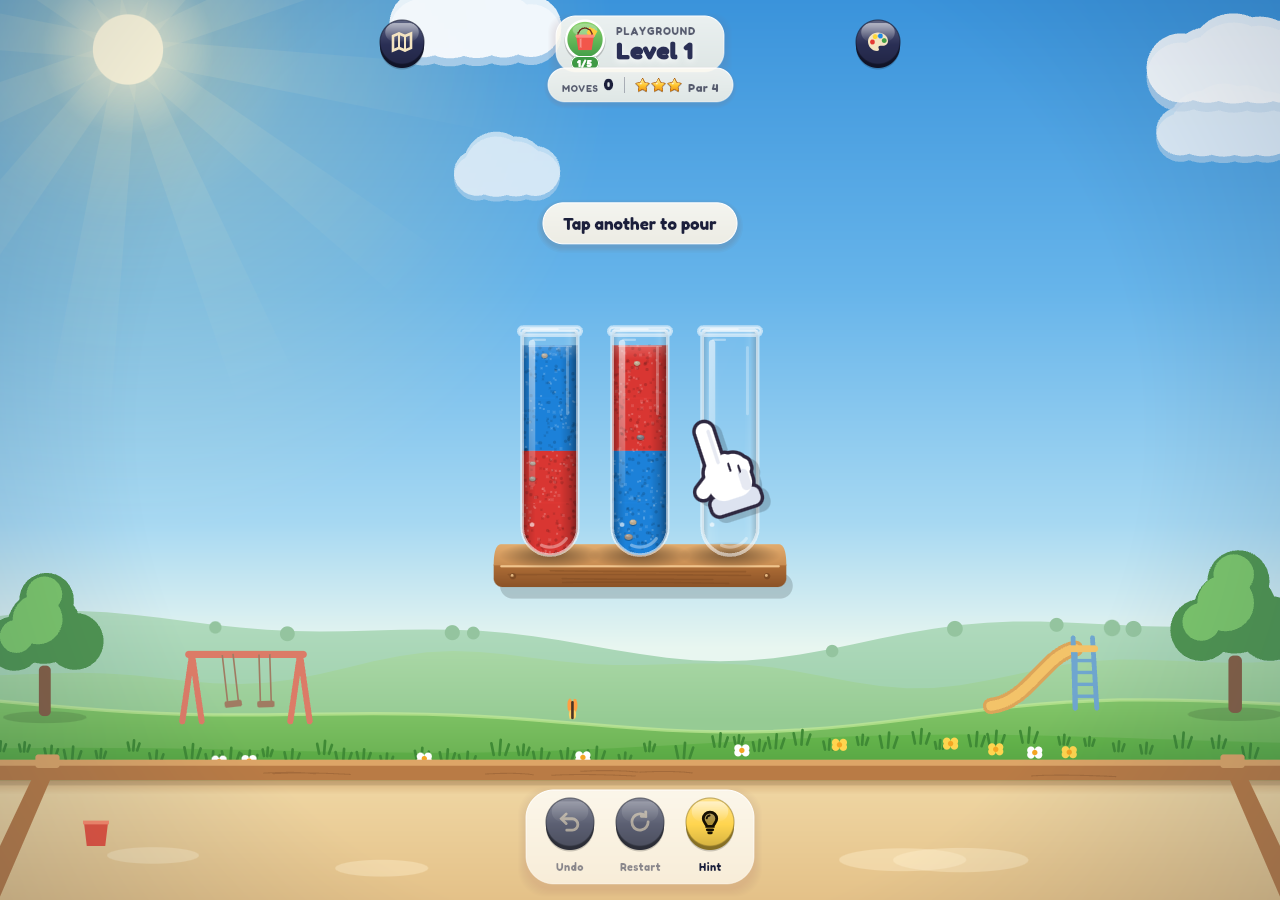
==== colorsand/play/index.html @ a274a073 "Deploy ColorSand web build 98302c5" ====
<!doctype html>
<html lang="en">
<head>
    <meta charset="utf-8">
    <meta name="viewport" content="width=device-width, initial-scale=1">
    <title>ColorSand</title>
    <style>
        html, body { margin: 0; height: 100%; background: #1B1F3B; color: #F4E4C1; font-family: sans-serif; }
        #root { width: 100%; height: 100%; display: flex; align-items: center; justify-content: center; }
    </style>
</head>
<body>
    <div id="root">Loading…</div>
    <script src="skiko.js?v=98302c5"></script>
    <script src="shared.js?v=98302c5"></script>
</body>
</html>
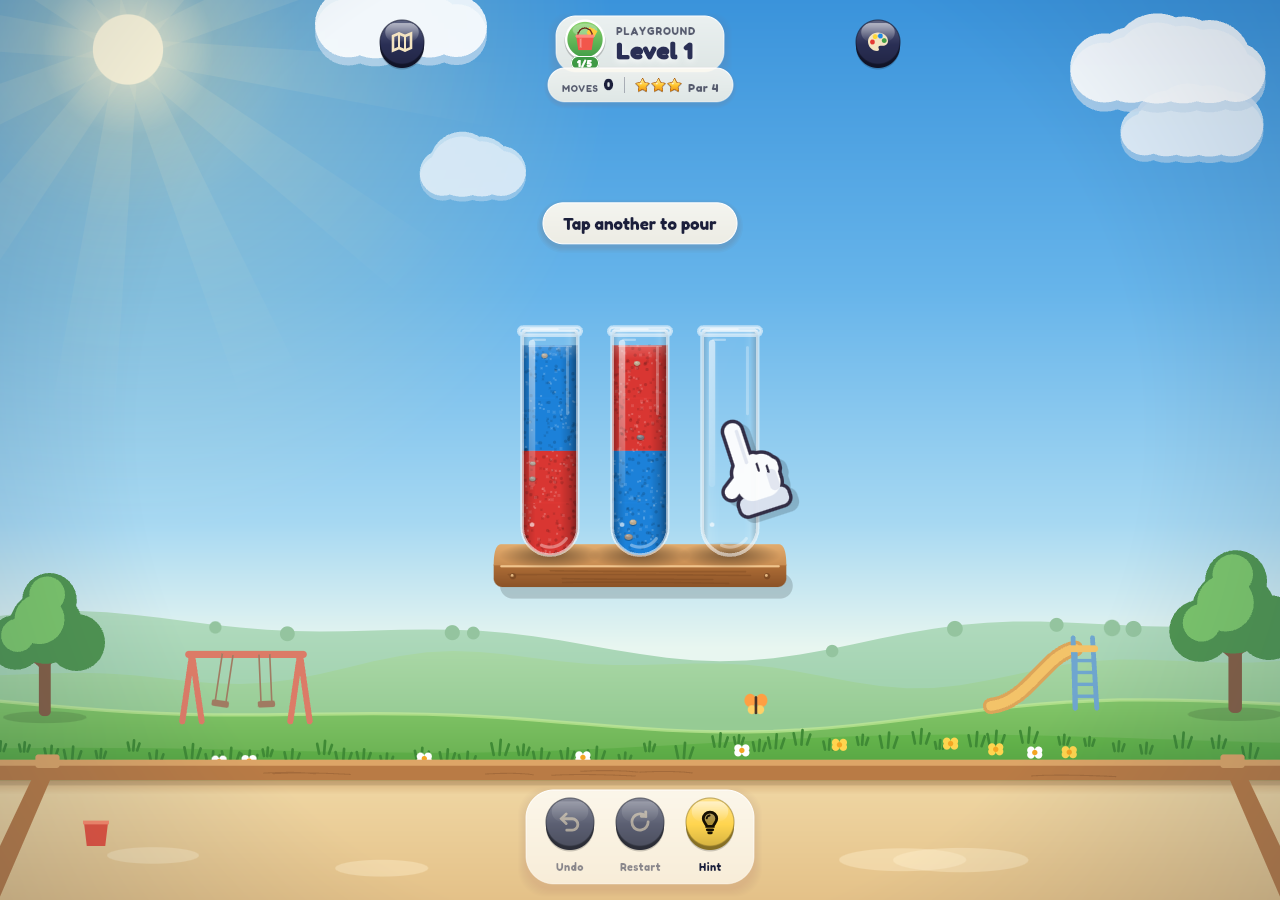
==== commit 4ca95d3a: "Deploy ColorSand web build 677f806" ====
--- a/colorsand/play/index.html
+++ b/colorsand/play/index.html
@@ -11,7 +11,7 @@
 </head>
 <body>
     <div id="root">Loading…</div>
-    <script src="skiko.js?v=98302c5"></script>
-    <script src="shared.js?v=98302c5"></script>
+    <script src="skiko.js?v=677f806"></script>
+    <script src="shared.js?v=677f806"></script>
 </body>
 </html>
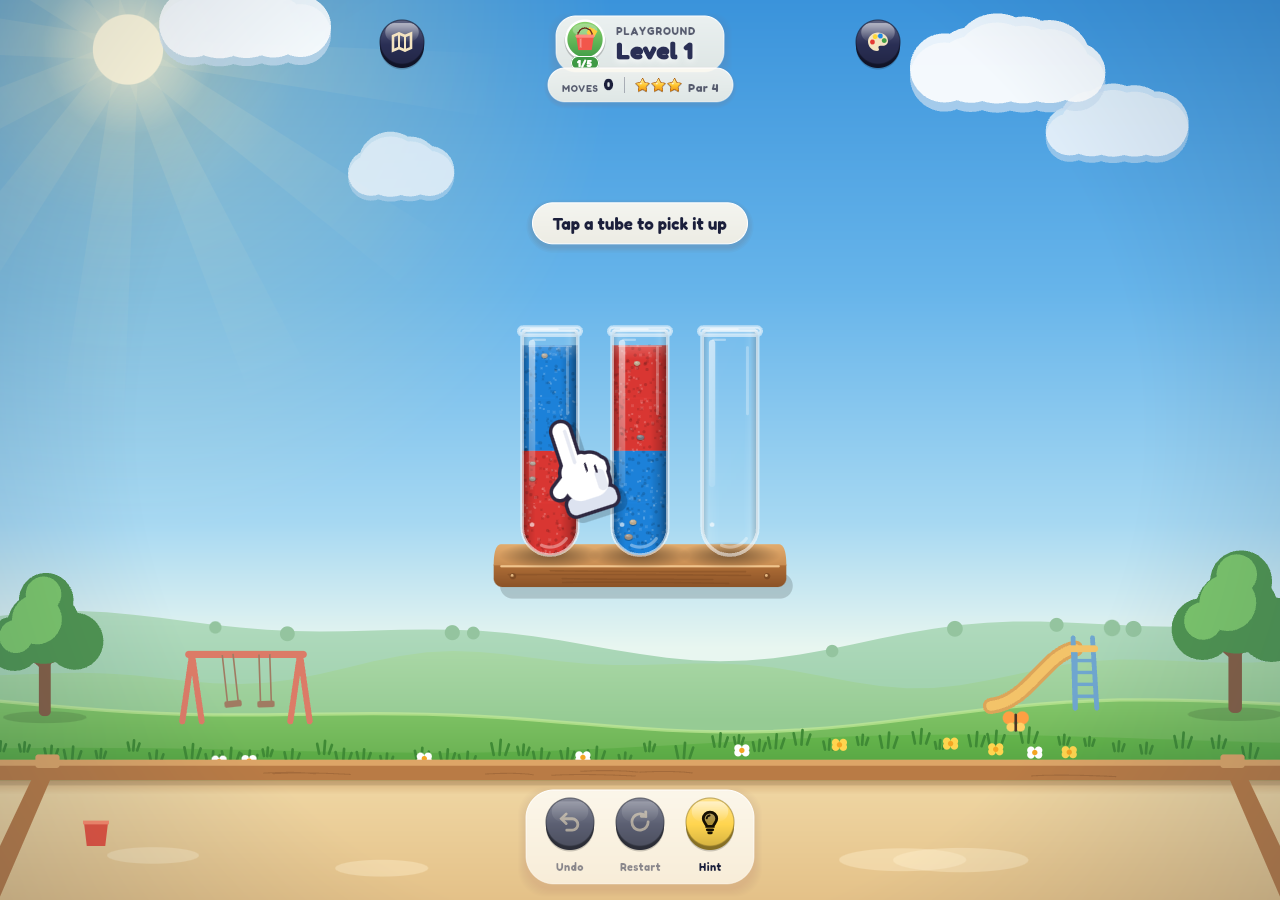
==== commit 88fd60d5: "Deploy ColorSand web build a89db01" ====
--- a/colorsand/play/index.html
+++ b/colorsand/play/index.html
@@ -11,7 +11,7 @@
 </head>
 <body>
     <div id="root">Loading…</div>
-    <script src="skiko.js?v=677f806"></script>
-    <script src="shared.js?v=677f806"></script>
+    <script src="skiko.js?v=a89db01"></script>
+    <script src="shared.js?v=a89db01"></script>
 </body>
 </html>
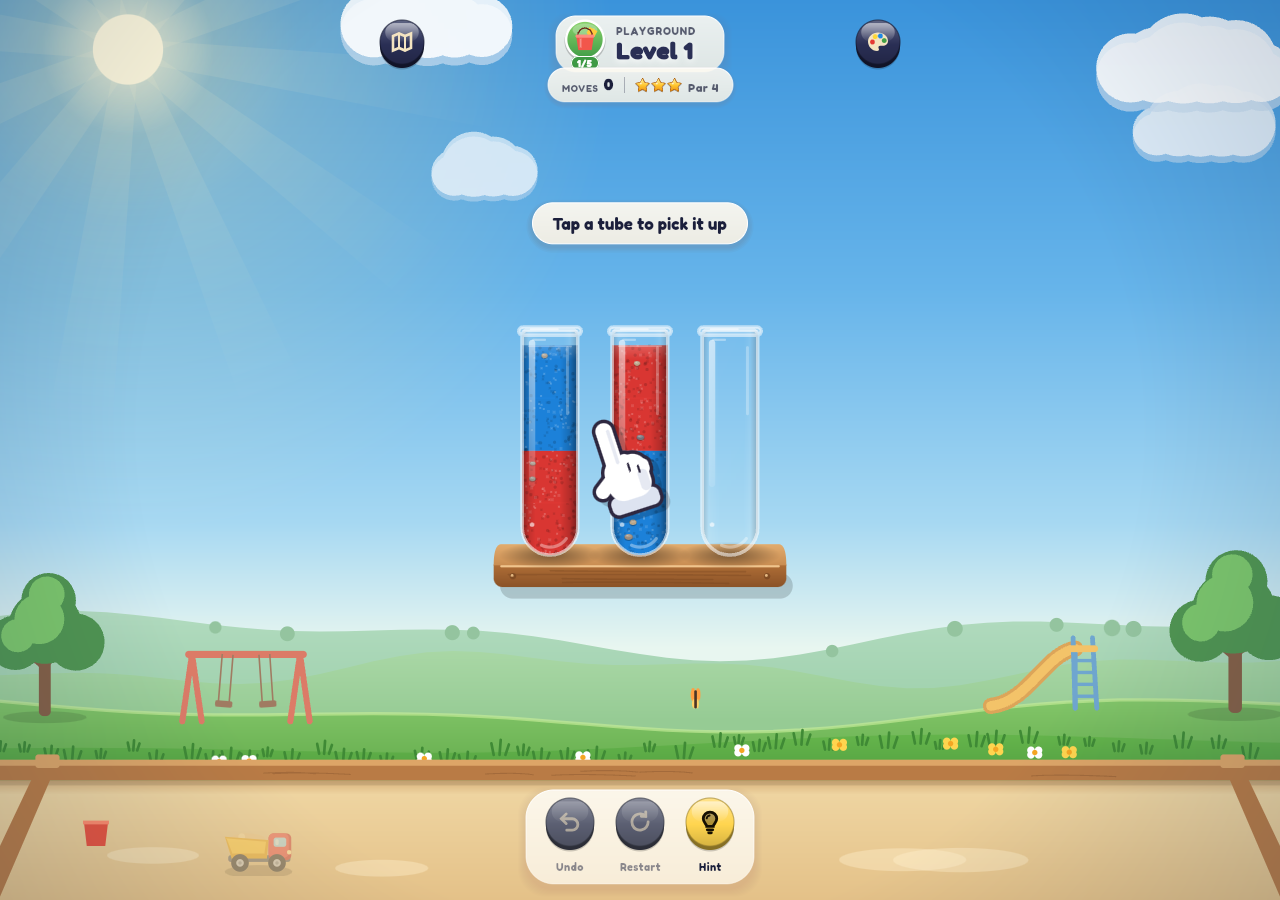
==== commit 9e9f55cf: "Deploy ColorSand web build 269d362" ====
--- a/colorsand/play/index.html
+++ b/colorsand/play/index.html
@@ -11,7 +11,7 @@
 </head>
 <body>
     <div id="root">Loading…</div>
-    <script src="skiko.js?v=a89db01"></script>
-    <script src="shared.js?v=a89db01"></script>
+    <script src="skiko.js?v=269d362"></script>
+    <script src="shared.js?v=269d362"></script>
 </body>
 </html>
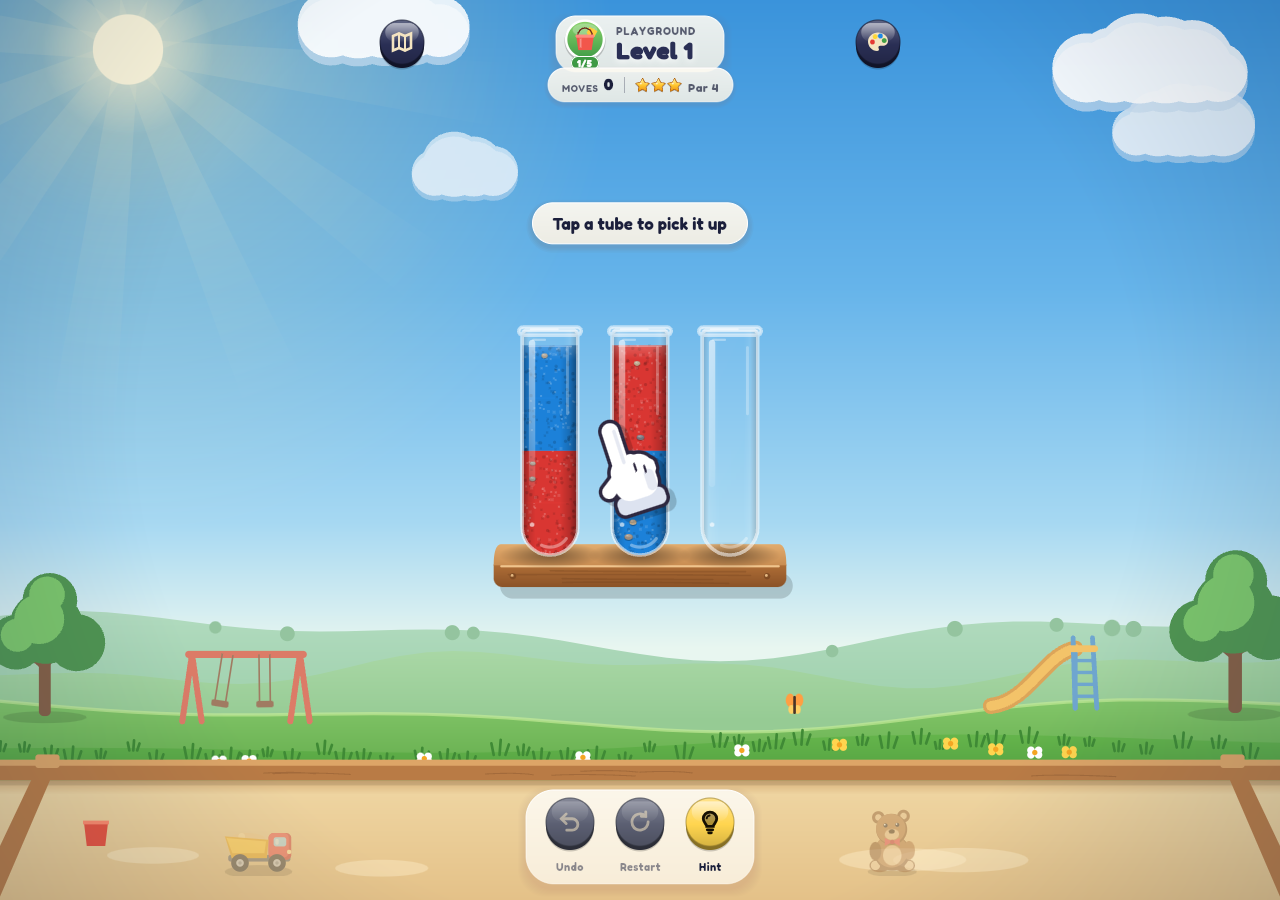
==== commit 17232a33: "Deploy ColorSand web build 7d403d9" ====
--- a/colorsand/play/index.html
+++ b/colorsand/play/index.html
@@ -11,7 +11,7 @@
 </head>
 <body>
     <div id="root">Loading…</div>
-    <script src="skiko.js?v=269d362"></script>
-    <script src="shared.js?v=269d362"></script>
+    <script src="skiko.js?v=7d403d9"></script>
+    <script src="shared.js?v=7d403d9"></script>
 </body>
 </html>
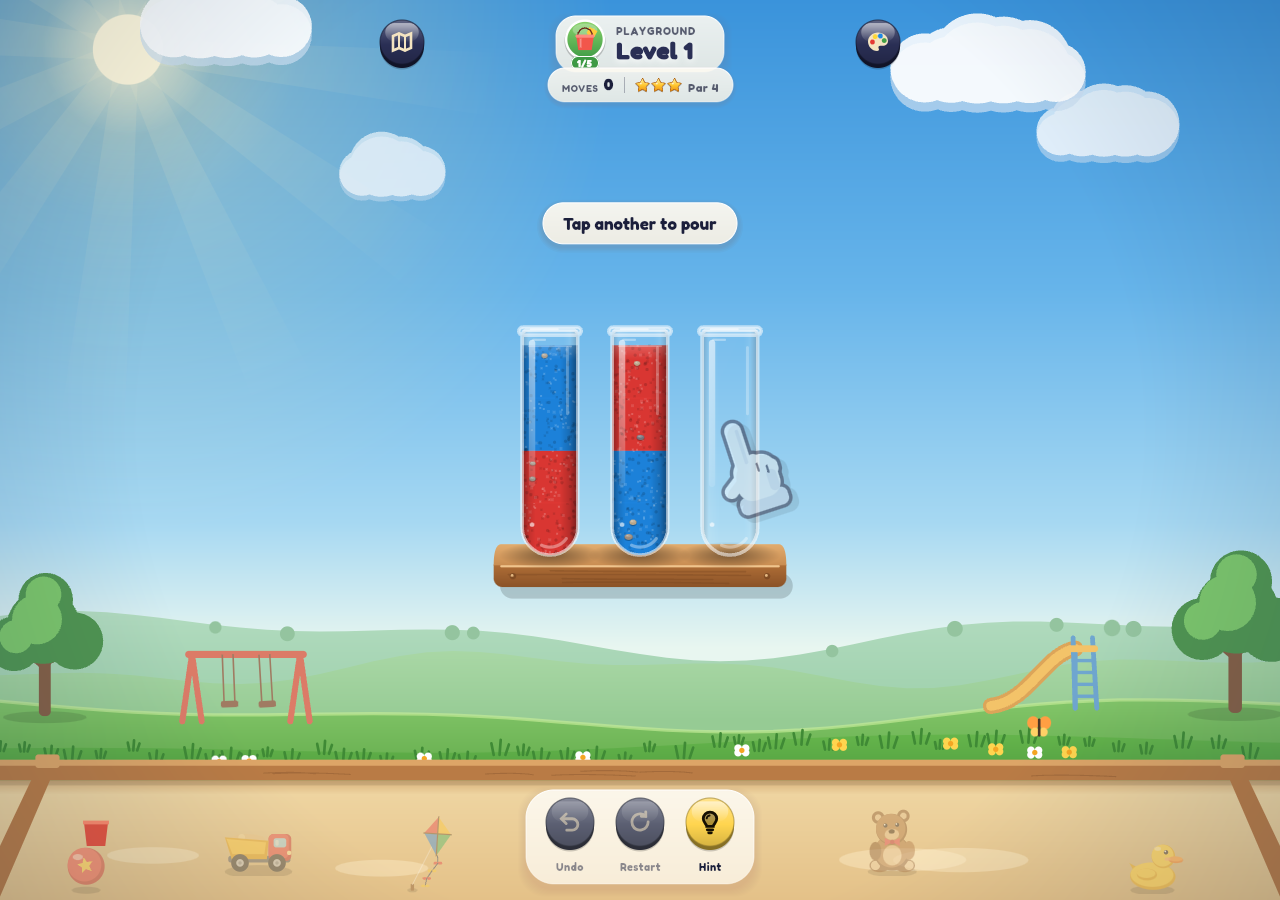
==== commit 3a794c00: "Deploy ColorSand web build da48121" ====
--- a/colorsand/play/index.html
+++ b/colorsand/play/index.html
@@ -11,7 +11,7 @@
 </head>
 <body>
     <div id="root">Loading…</div>
-    <script src="skiko.js?v=7d403d9"></script>
-    <script src="shared.js?v=7d403d9"></script>
+    <script src="skiko.js?v=da48121"></script>
+    <script src="shared.js?v=da48121"></script>
 </body>
 </html>
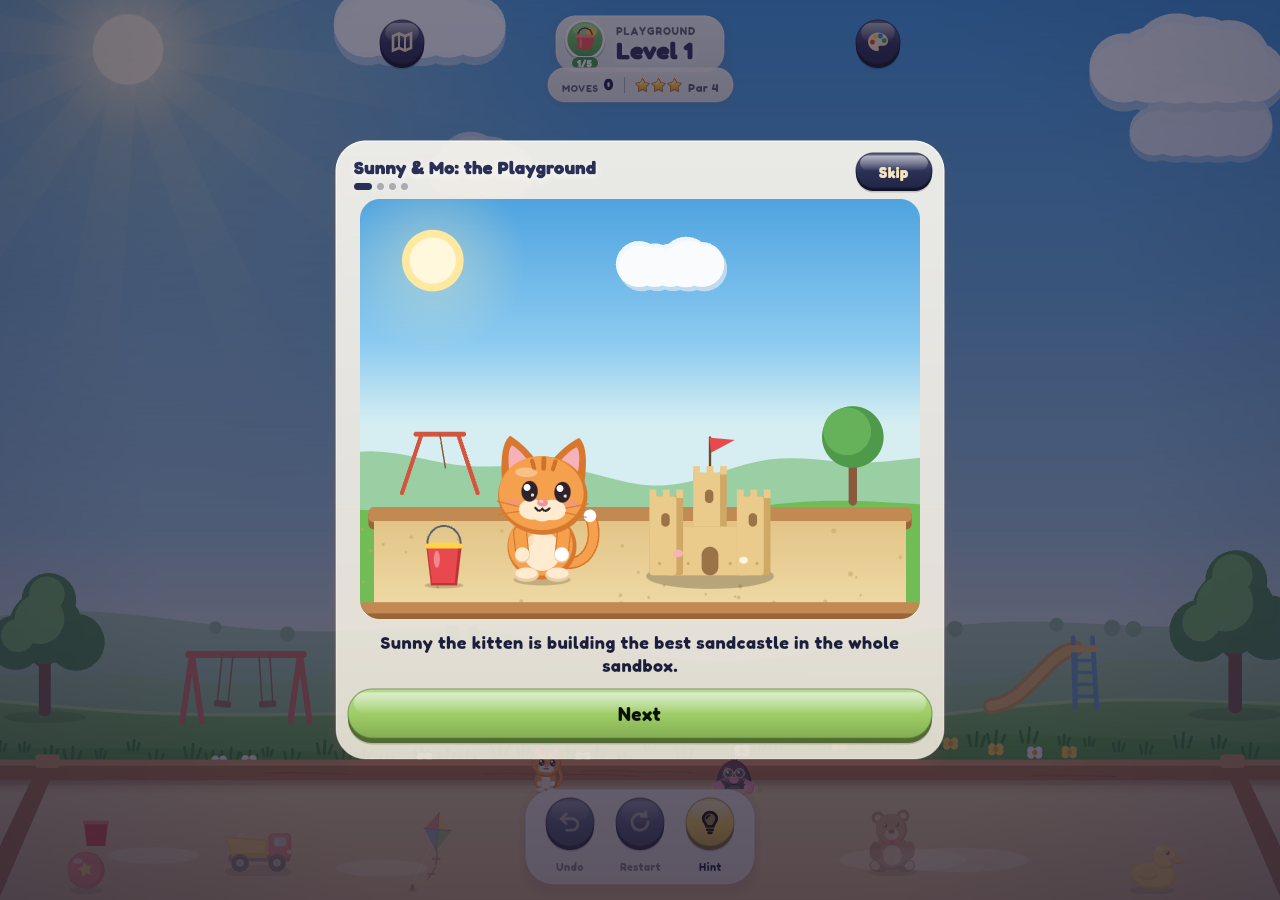
==== commit 24eacdaf: "Deploy ColorSand web build c179598" ====
--- a/colorsand/play/index.html
+++ b/colorsand/play/index.html
@@ -11,7 +11,7 @@
 </head>
 <body>
     <div id="root">Loading…</div>
-    <script src="skiko.js?v=da48121"></script>
-    <script src="shared.js?v=da48121"></script>
+    <script src="skiko.js?v=c179598"></script>
+    <script src="shared.js?v=c179598"></script>
 </body>
 </html>
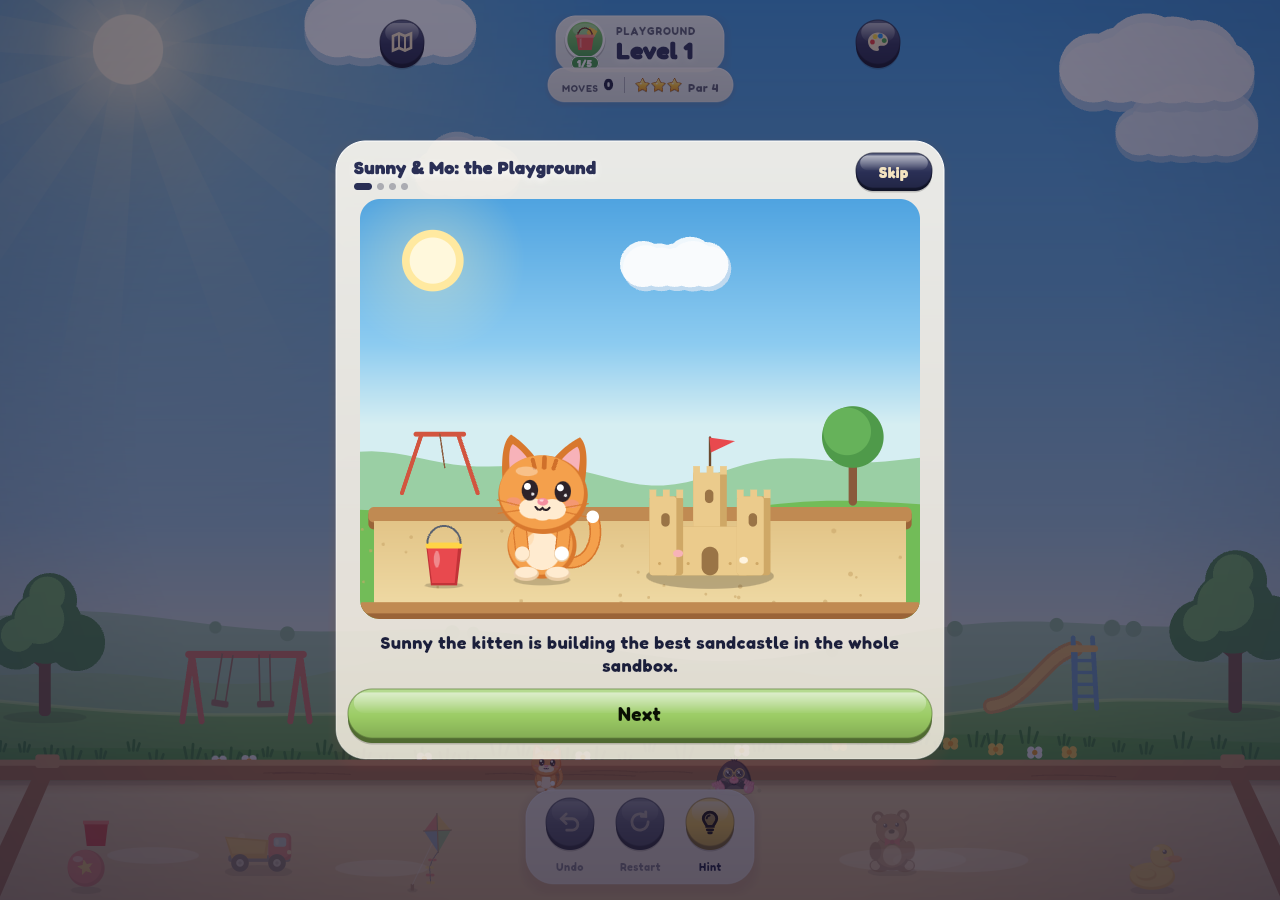
==== commit 9762b9ae: "Deploy ColorSand web build 3be965d" ====
--- a/colorsand/play/index.html
+++ b/colorsand/play/index.html
@@ -11,7 +11,7 @@
 </head>
 <body>
     <div id="root">Loading…</div>
-    <script src="skiko.js?v=c179598"></script>
-    <script src="shared.js?v=c179598"></script>
+    <script src="skiko.js?v=3be965d"></script>
+    <script src="shared.js?v=3be965d"></script>
 </body>
 </html>
